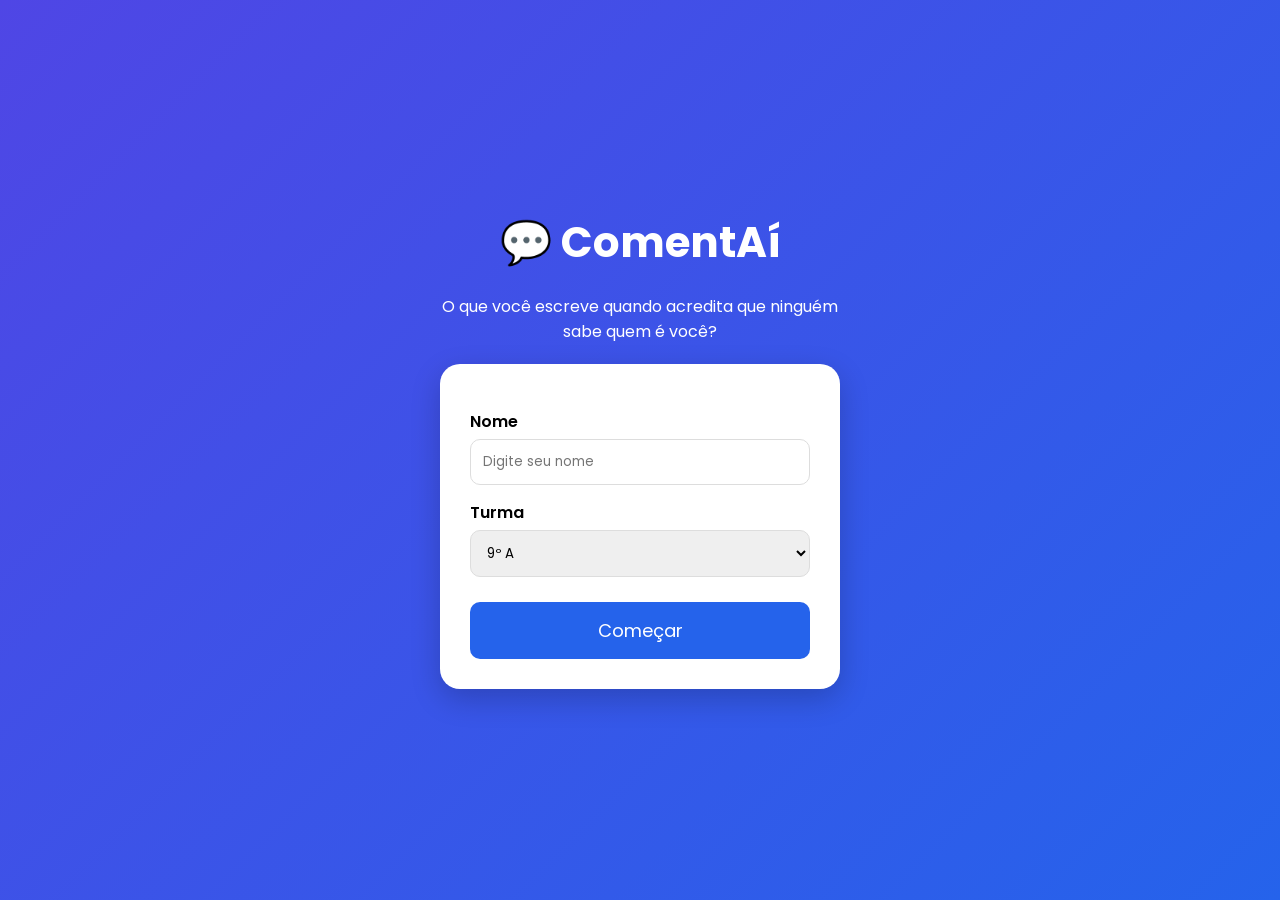
==== index.html @ bbcb4169 "pag inicial" ====
<!DOCTYPE html>
<html lang="pt-BR">
<head>
    <meta charset="UTF-8">
    <meta name="viewport" content="width=device-width, initial-scale=1.0">
    <title>ComentAí</title>

    <link rel="preconnect" href="https://fonts.googleapis.com">
    <link href="https://fonts.googleapis.com/css2?family=Poppins:wght@300;400;600;700&display=swap" rel="stylesheet">

    <link rel="stylesheet" href="style.css">
</head>
<body>

<div class="container">

    <h1>💬 ComentAí</h1>

    <p class="subtitulo">
        O que você escreve quando acredita que ninguém sabe quem é você?
    </p>

    <div class="card">

        <label>Nome</label>
        <input type="text" id="nome" placeholder="Digite seu nome">

        <label>Turma</label>
        <select id="turma">
            <option>9º A</option>
            <option>9º B</option>
            <option>9º C</option>
        </select>

        <button onclick="entrar()">
            Começar
        </button>

    </div>

</div>

<script src="script.js"></script>

</body>
</html>
---- style.css ----
*{
    margin:0;
    padding:0;
    box-sizing:border-box;
    font-family:Poppins,sans-serif;
}

body{

    background:linear-gradient(135deg,#4F46E5,#2563EB);

    display:flex;

    justify-content:center;

    align-items:center;

    height:100vh;

}

.container{

    width:400px;

    text-align:center;

}

h1{

    color:white;

    font-size:42px;

}

.subtitulo{

    color:white;

    margin:20px 0;

}

.card{

    background:white;

    padding:30px;

    border-radius:20px;

    box-shadow:0 10px 30px rgba(0,0,0,.2);

}

label{

    display:block;

    text-align:left;

    margin-top:15px;

    font-weight:600;

}

input,select{

    width:100%;

    padding:12px;

    border:1px solid #ddd;

    border-radius:10px;

    margin-top:5px;

}

button{

    width:100%;

    margin-top:25px;

    padding:15px;

    border:none;

    border-radius:10px;

    background:#2563EB;

    color:white;

    font-size:18px;

    cursor:pointer;

}

button:hover{

    background:#1E40AF;

}
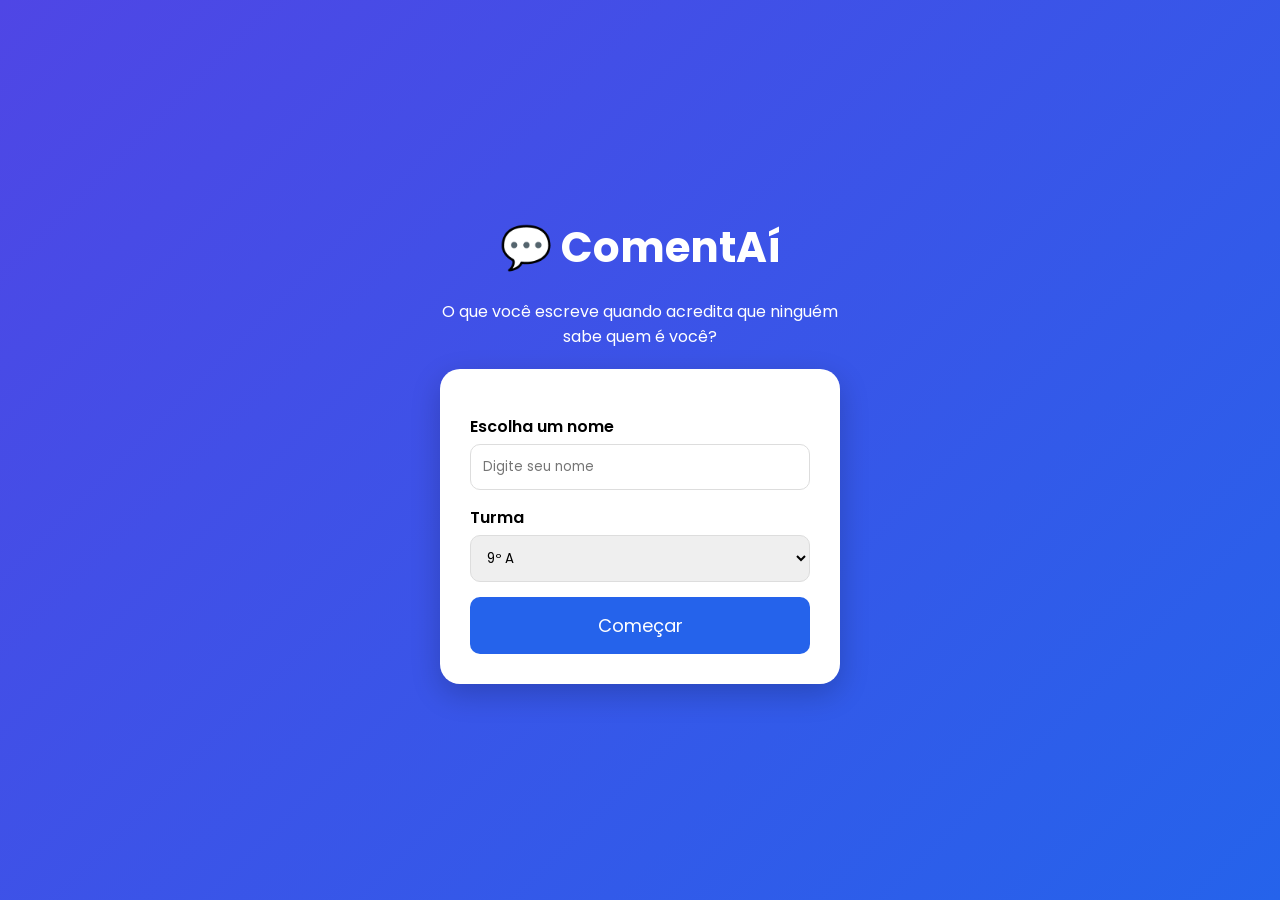
==== commit 0c200b35: "mudanca no nome inicial" ====
--- a/index.html
+++ b/index.html
@@ -22,7 +22,7 @@
 
     <div class="card">
 
-        <label>Nome</label>
+        <label>Escolha um nome</label>
         <input type="text" id="nome" placeholder="Digite seu nome">
 
         <label>Turma</label>
--- a/style.css
+++ b/style.css
@@ -107,4 +107,241 @@
 
     background:#1E40AF;
 
+}
+
+.avatar-box{
+
+    margin:25px 0;
+
+}
+
+.avatar-box img{
+
+    width:220px;
+    height:220px;
+    border-radius:20px;
+    background:white;
+    border:3px solid #2563EB;
+
+}
+
+button{
+
+    margin-top:15px;
+
+}
+
+.opcoes{
+
+display:flex;
+
+justify-content:center;
+
+gap:30px;
+
+margin:30px 0;
+
+}
+
+.opcao{
+
+width:150px;
+
+padding:25px;
+
+background:white;
+
+border-radius:20px;
+
+cursor:pointer;
+
+font-size:70px;
+
+transition:.3s;
+
+box-shadow:0 5px 15px rgba(0,0,0,.2);
+
+}
+
+.opcao:hover{
+
+transform:scale(1.08);
+
+background:#2563EB;
+
+color:white;
+
+}
+
+.opcao p{
+
+font-size:18px;
+
+margin-top:10px;
+
+}
+
+button:disabled{
+
+background:gray;
+
+cursor:not-allowed;
+
+}
+.lista{
+
+display:flex;
+
+flex-direction:column;
+
+gap:15px;
+
+margin:30px 0;
+
+text-align:left;
+
+}
+
+.lista label{
+
+background:white;
+
+padding:15px;
+
+border-radius:12px;
+
+cursor:pointer;
+
+box-shadow:0 3px 8px rgba(0,0,0,.15);
+
+font-size:18px;
+
+}
+
+.lista input{
+
+margin-right:10px;
+
+}
+
+#peso{
+
+width:180px;
+
+padding:15px;
+
+font-size:26px;
+
+text-align:center;
+
+border-radius:12px;
+
+border:2px solid #ccc;
+
+margin-top:20px;
+
+}
+
+.info{
+
+color:#666;
+
+font-size:18px;
+
+}
+
+#valorPeso{
+
+font-size:30px;
+
+font-weight:bold;
+
+margin:20px;
+
+color:#2563EB;
+
+}
+
+#avatarPeso{
+
+font-size:120px;
+
+margin:20px;
+
+}
+
+#avatarPeso{
+
+    font-size:90px;
+
+    margin:20px 0;
+
+    color:white;
+
+}
+
+.info{
+
+    color:#e8e8e8;
+
+    margin-bottom:20px;
+
+}
+
+.campoPeso{
+
+    display:flex;
+
+    justify-content:center;
+
+    align-items:center;
+
+    gap:10px;
+
+    margin-bottom:20px;
+
+}
+
+.campoPeso input{
+
+    width:120px;
+
+    padding:12px;
+
+    font-size:28px;
+
+    text-align:center;
+
+    border:none;
+
+    border-radius:12px;
+
+}
+
+.campoPeso span{
+
+    font-size:28px;
+
+    color:white;
+
+    font-weight:bold;
+
+}
+
+#valorPeso{
+
+    min-height:30px;
+
+    color:white;
+
+    font-size:20px;
+
+    margin-bottom:25px;
+
+}
+
+#continuar{
+
+    width:250px;
+
 }
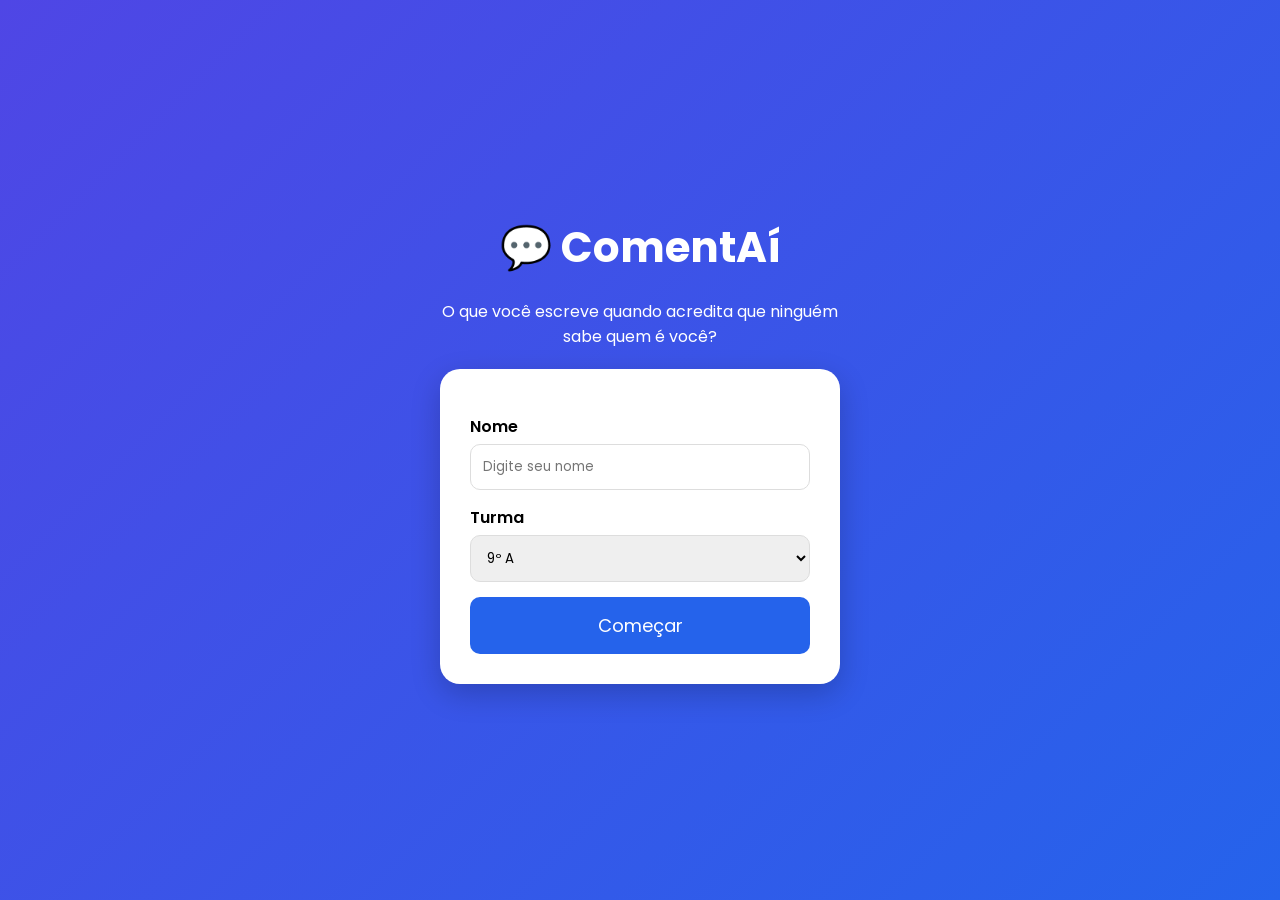
==== commit 3853057f: "nome inicial" ====
--- a/index.html
+++ b/index.html
@@ -22,7 +22,7 @@
 
     <div class="card">
 
-        <label>Escolha um nome</label>
+        <label>Nome</label>
         <input type="text" id="nome" placeholder="Digite seu nome">
 
         <label>Turma</label>
